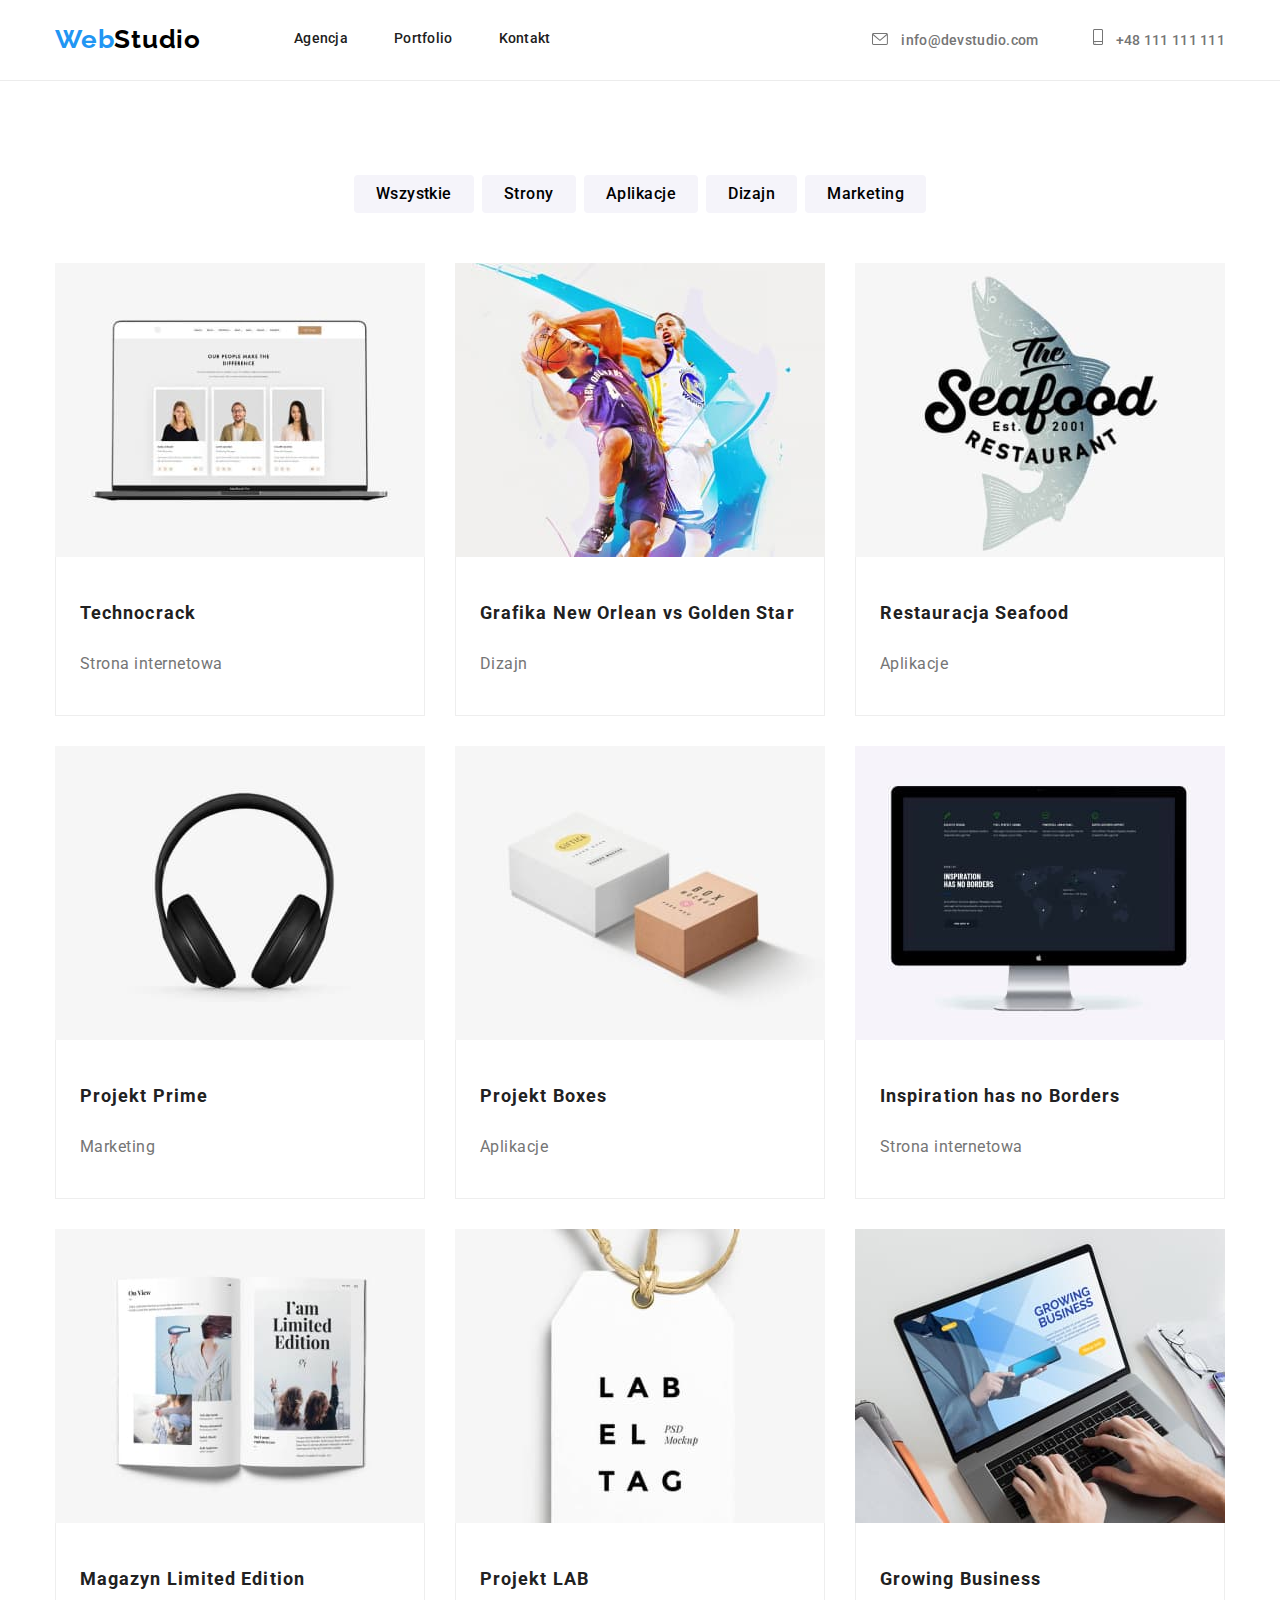
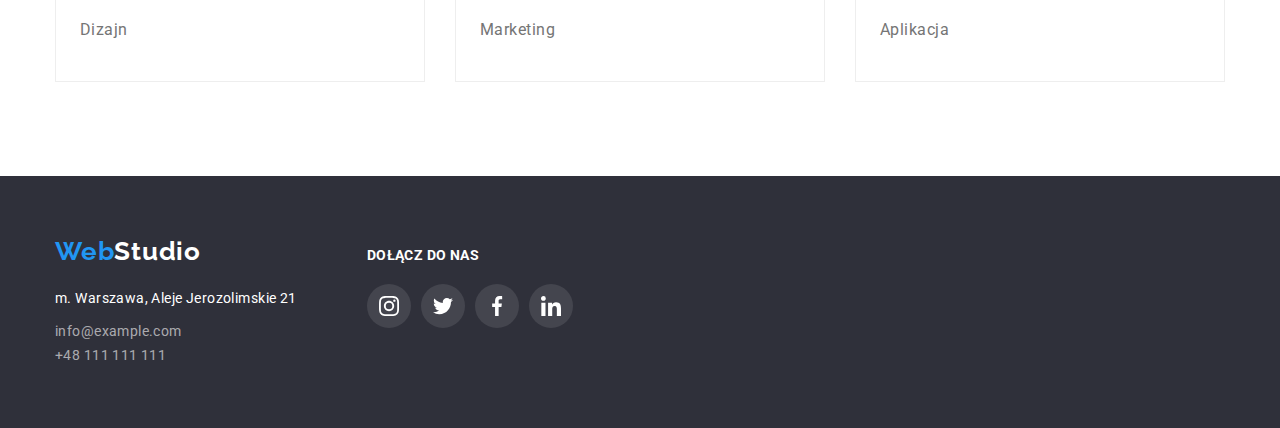
==== portfolio.html @ 80d0c00b "initial commit" ====
<!DOCTYPE html>
<html lang="pl">

<head>
    <meta charset="UTF-8">
    <meta http-equiv="X-UA-Compatible" content="IE=edge">
    <meta name="viewport" content="width=device-width, initial-scale=1.0">
    <title>WebStudio</title>
    <link rel="stylesheet"
        href="https://cdnjs.cloudflare.com/ajax/libs/modern-normalize/1.0.0/modern-normalize.min.css" />
    <link rel="stylesheet" href="css/styles.css" />
    <link rel="preconnect" href="https://fonts.googleapis.com">
    <link rel="preconnect" href="https://fonts.gstatic.com" crossorigin>
    <link
        href="https://fonts.googleapis.com/css2?family=Raleway:wght@700&family=Roboto:wght@400;500;700;900&display=swap"
        rel="stylesheet">
</head>


<body>
    <header>
        <div class="header">
            <div class="container">
                <div class="flex-box">
                    <div class="nav">
                        <a class="logo" href="index.html">
                            <span class="nav-logo"><span class="logo-color">Web</span>Studio</span>
                        </a>
                        <nav>
                            <ul class="nav-menu">
                                <li class="nav-menu-item"><a href="agencja.html">Agencja</a></li>
                                <li class="nav-menu-item"><a href="portfolio.html">Portfolio</a></li>
                                <li class="nav-menu-item"><a href="kontakt.html">Kontakt</a></li>
                            </ul>
                        </nav>
                    </div>
                    <div class="nav-contact">
                        <a href="mailto:info@devstudio.com">
                            <svg class="envelope" width="16" height="12">
                                <use href="images/icons.svg#icon-envelope"></use>
                            </svg>
                            info@devstudio.com</a>
                        <a href="tel:+48111111111">
                            <svg class="smartphone" width="10" height="16">
                                <use href="images/icons.svg#icon-smartphone"></use>
                            </svg>
                            +48 111 111 111</a>
                    </div>
                </div>
            </div>
        </div>
    </header>

    <main>
        <div class="section">
            <div class="container">
                <div>
                    <ul class="portfolio-buttons">
                        <li><button type="button">Wszystkie</button></li>
                        <li><button type="button">Strony</button></li>
                        <li><button type="button">Aplikacje</button></li>
                        <li><button type="button">Dizajn</button></li>
                        <li><button type="button">Marketing</button></li>
                    </ul>
                </div>
                <div>
                    <ul class="portfolio-panels">
                        <li>
                            <figure class="portfolio-figure">
                                <img class="portfolio-image" src="images/portfolio1.jpg" width="370" height="294"
                                    alt="" />
                                <figcaption class="portfolio-caption">
                                    <h3>Technocrack</h3>
                                    <p>Strona internetowa</p>
                                </figcaption>
                            </figure>
                        </li>
                        <li>
                            <figure class="portfolio-figure">
                                <img class="portfolio-image" src="images/portfolio2.jpg" width="370" height="294"
                                    alt="" />
                                <figcaption class="portfolio-caption">
                                    <h3>Grafika New Orlean vs Golden Star</h3>
                                    <p>Dizajn</p>
                                </figcaption>
                            </figure>
                        </li>
                        <li>
                            <figure class="portfolio-figure">
                                <img class="portfolio-image" src="images/portfolio3.jpg" width="370" height="294"
                                    alt="" />
                                <figcaption class="portfolio-caption">
                                    <h3>Restauracja Seafood</h3>
                                    <p>Aplikacje</p>
                                </figcaption>
                            </figure>
                        </li>
                        <li>
                            <figure class="portfolio-figure">
                                <img class="portfolio-image" src="images/portfolio4.jpg" width="370" height="294"
                                    alt="" />
                                <figcaption class="portfolio-caption">
                                    <h3>Projekt Prime</h3>
                                    <p>Marketing</p>
                                </figcaption>
                            </figure>
                        </li>
                        <li>
                            <figure class="portfolio-figure">
                                <img class="portfolio-image" src="images/portfolio5.jpg" width="370" height="294"
                                    alt="" />
                                <figcaption class="portfolio-caption">
                                    <h3>Projekt Boxes</h3>
                                    <p>Aplikacje</p>
                                </figcaption>
                            </figure>
                        </li>
                        <li>
                            <figure class="portfolio-figure">
                                <img class="portfolio-image" src="images/portfolio6.jpg" width="370" height="294"
                                    alt="" />
                                <figcaption class="portfolio-caption">
                                    <h3>Inspiration has no Borders</h3>
                                    <p>Strona internetowa</p>
                                </figcaption>
                            </figure>
                        </li>
                        <li>
                            <figure class="portfolio-figure">
                                <img class="portfolio-image" src="images/portfolio7.jpg" width="370" height="294"
                                    alt="" />
                                <figcaption class="portfolio-caption">
                                    <h3>Magazyn Limited Edition</h3>
                                    <p>Dizajn</p>
                                </figcaption>
                            </figure>
                        </li>
                        <li>
                            <figure class="portfolio-figure">
                                <img class="portfolio-image" src="images/portfolio8.jpg" width="370" height="294"
                                    alt="" />
                                <figcaption class="portfolio-caption">
                                    <h3>Projekt LAB</h3>
                                    <p>Marketing</p>
                                </figcaption>
                            </figure>
                        </li>
                        <li>
                            <figure class="portfolio-figure">
                                <img class="portfolio-image" src="images/portfolio9.jpg" width="370" height="294"
                                    alt="" />
                                <figcaption class="portfolio-caption">
                                    <h3>Growing Business</h3>
                                    <p>Aplikacja</p>
                                </figcaption>
                            </figure>
                        </li>
                    </ul>
                </div>
            </div>
        </div>
    </main>

    <footer class="nav-footer">
        <div class="container">
            <div class="footer-box">
                <div class="left-footer">
                    <a href="index.html">
                        <span class="nav-logo-footer"><span class="logo-color">Web</span>Studio</span>
                    </a>
                    <address class="address">m. Warszawa, Aleje Jerozolimskie 21</address>
                    <ul class="contacts">
                        <li><a href="mailto:info@example.com">info@example.com</a></li>
                        <li><a href="tel:+48111111111">+48 111 111 111</a></li>
                    </ul>

                </div>
                <div class="socials-footer">
                    <h5 class="text-footer">Dołącz do nas</h5>
                    <ul class="social-icons-list-footer">
                        <li class="social-icons-list-item-footer">
                            <a class="social-icons" href="https://www.instagram.com/">
                                <svg class="social-icons-list-icon-footer" width="44" height="44">
                                    <use href="images/icons.svg#icon-instagram-2"></use>
                                </svg>
                            </a>
                        </li>
                        <li class="social-icons-list-item-footer">
                            <a class="social-icons" href="https://https://twitter.com/">
                                <svg class="social-icons-list-icon-footer" width="44" height="44">
                                    <use href="images/icons.svg#icon-twitter-1"></use>
                                </svg>
                            </a>
                        </li>
                        <li class="social-icons-list-item-footer">
                            <a class="social-icons" href="https://www.facebook.com/">
                                <svg class="social-icons-list-icon-footer" width="44" height="44">
                                    <use href="images/icons.svg#icon-facebook-1"></use>
                                </svg>
                            </a>
                        </li>
                        <li class="social-icons-list-item-footer">
                            <a class="social-icons" href="https://https://www.linkedin.com/">
                                <svg class="social-icons-list-icon-footer" width="44" height="44">
                                    <use href="images/icons.svg#icon-linkedin-1"></use>
                                </svg>
                            </a>
                        </li>
                    </ul>
                </div>
            </div>
        </div>
    </footer>
</body>

</html>
---- css/styles.css ----
:root {
  --accent-color: #2196f3;
  --background-color: #2f303a;
  --contacts-color: #ffffff99;
  --contacts-header-color: #757575;
  --body-background-color: #ffffff;
  --main-text-color: #212121;
  --alternative-text-color: #000000;
  --contrast-text-color: #ffffff;
  --alternative-background-color: #f5f4fa;
  --icon-color: #afb1b8;
}

body {
  font-family: "Roboto", sans-serif;
  color: var(--main-text-color);
}
ul {
  padding: 0;
  margin: 0;
}
.container {
  max-width: 1200px;
  margin: 0 auto;
  padding-right: 15px;
  padding-left: 15px;
}
.section {
  padding-top: 94px;
  padding-bottom: 94px;
}
.header {
  border-bottom: 1px solid #ececec;
}
.flex-box {
  display: flex;
  align-items: center;
  justify-content: space-between;
  padding-top: 24px;
  padding-bottom: 25px;
}
.nav {
  display: flex;
  justify-content: flex-start;
  align-items: center;
}

.nav-menu {
  list-style-type: none;
  display: flex;
  gap: 46px;
}
.nav-menu-item {
  font-weight: 500;
  font-size: 14px;
  line-height: 1.14;
  letter-spacing: 0.02em;
}
.nav-menu-item a {
  text-decoration: none;
  color: var(--main-text-color);
}
.logo {
  font-family: "Raleway";
  font-weight: 700;
  font-size: 26px;
  line-height: 1.19;
  letter-spacing: 0.03em;
  text-decoration: none;
}
.nav-logo {
  color: var(--alternative-text-color);
  font-family: "Raleway";
  font-weight: 700;
  font-size: 26px;
  line-height: 1.19;
  letter-spacing: 0.03em;
  text-decoration: none;
  margin-right: 93px;
}
.logo-color {
  color: var(--accent-color);
}
.nav-contact a {
  font-size: 14px;
  font-weight: 500;
  line-height: 1.14;
  letter-spacing: 0.02em;
  color: var(--contacts-header-color);
  padding-left: 50px;
  text-decoration: none;
}
.envelope,
.smartphone {
  margin-right: 10px;
  fill: var(--contacts-header-color);
}


.nav-footer a {
  text-decoration: none;
  color: var(--contrast-text-color);
}
.address {
  font-size: 14px;
  line-height: 1.71;
  letter-spacing: 0.03em;
  margin-top: 20px;
  margin-bottom: 9px;
}
.contacts {
  font-size: 14px;
  line-height: 1.71;
  letter-spacing: 0.03em;
}
.nav a:focus,
.nav a:hover,
.nav-contact a:focus,
.nav-contact a:hover,
.nav-footer a:focus,
.nav-footer a:hover,
.envelope:focus,
.envelope:hover,
.smartphone:focus,
.smartphone:hover {
  color: var(--accent-color);
}
.main-header {
  background-color: var(--background-color);
  background-image: linear-gradient(
      to bottom,
      rgba(47, 48, 58, 0.4),
      rgba(47, 48, 58, 0.4)
    ),
    url(../images/main-header-bg-photo.jpg);
  background-size: cover;
  background-position: 0px -150px;
}
.main-header-items {
  display: flex;
  flex-direction: column;
  align-items: center;
}
.main-header-text {
  width: 696px;
  font-weight: 900;
  font-size: 44px;
  line-height: 1.36;
  letter-spacing: 0.06em;
  text-align: center;
  text-transform: uppercase;
  color: var(--contrast-text-color);
  margin-top: 200px;
}
.main-button {
  *width: 200px;
  *height: 50px;
  background-color: var(--accent-color);
  cursor: pointer;
  font-weight: 700;
  font-size: 16px;
  color: var(--contrast-text-color);
  line-height: 1.875;
  box-shadow: 0px 4px 4px rgba(0, 0, 0, 0.15);
  border-radius: 4px;
  border: none;
  margin-bottom: 200px;
  padding: 10px 42px;
  letter-spacing: 0.06em;
}
.icons-list {
  list-style-type: none;
  display: flex;
  justify-content: space-around;
  gap: 30px;
  margin-bottom: 30px;
}
.description-one {
  list-style-type: none;
  display: flex;
  justify-content: space-around;
  gap: 30px;
  margin-bottom: 94px;
}
.description-one li {
  width: 270px;
  text-align: left;
  font-size: 14px;
  list-style: none;
  display: inline-block;
}
.description-one-title {
  font-weight: 700;
  line-height: 1.14;
  font-size: 14px;
  letter-spacing: 0.03em;
}
.description-one-text {
  color: var(--contacts-header-color);
  line-height: 1.71;
  letter-spacing: 0.03em;
}
.section-header {
  font-weight: 700;
  font-size: 36px;
  line-height: 1.17;
  letter-spacing: 0.03em;
  margin-bottom: 50px;
  text-align: center;
}
.section-list {
  display: flex;
  justify-content: space-between;
  list-style: none;
  background-color: var(--body-background-color);
  gap: 30px;
}
.team {
  background-color: var(--alternative-background-color);
}
.team-header {
  font-weight: 700;
  font-size: 36px;
  line-height: 1.17;
  text-align: center;
}
.team-list {
  display: flex;
  justify-content: space-around;
  list-style: none;
  gap: 30px;
}

.team-member {
  background: var(--body-background-color);
  box-shadow: 0px 1px 3px rgba(0, 0, 0, 0.12), 0px 1px 1px rgba(0, 0, 0, 0.14),
    0px 2px 1px rgba(0, 0, 0, 0.2);
  border-radius: 0px 0px 4px 4px;
  text-align: center;
  margin: 0;
}
.team-member h3 {
  font-weight: 500;
  font-size: 16px;
  color: var(--alternative-text-color);
}
.team-member-caption {
  color: var(--contacts-header-color);
  text-align: center;
  padding: 20px 24px;
}
.social-icons-list {
  list-style-type: none;
  display: flex;
  justify-content: space-between;
  margin-top: 16px;
}

.social-icons {
  display: flex;
  text-decoration: none;
  color: var(--icon-color);
}

.social-icons-list-icon {
  padding: 12px;
  fill: currentColor;
}

.social-icons:hover,
.social-icons:focus {
  background-color: var(--accent-color);
  color: #ffffff;
  border-radius: 50%;
}
.clients-list {
  list-style-type: none;
  display: flex;
  justify-content: space-between;
  gap: 30px;
}

.clients-list-item {
  color: var(--icon-color);
  border: 1px solid var(--icon-color);
  border-radius: 4px;
}

.client-link {
  color: currentColor;
}

.clients-list-icon {
  fill: currentColor;
}

.clients-list-item:hover,
.clients-list-item:focus {
  border: 1px solid var(--accent-color);
  color: var(--accent-color);
  cursor: pointer;
}
.address {
  font-style: normal;
  color: var(--contrast-text-color);
}

.contacts a {
  color: var(--contacts-color);
}
.footer-box {
  display: inline-flex;
}
.nav-footer {
  background-color: var(--background-color);
  padding-top: 60px;
  padding-bottom: 60px;
}
.nav-logo-footer {
  color: var(--contrast-text-color);
  font-family: "Raleway";
  font-weight: 700;
  font-size: 26px;
  line-height: 1.19;
  letter-spacing: 0.03em;
  text-decoration: none;
  margin-right: 93px;
}
.nav-footer li {
  list-style: none;
}
.socials-footer {
  margin-left: 70px;
}

.text-footer {
  font-weight: 700;
  font-size: 14px;
  line-height: 1.14;
  letter-spacing: 0.03em;
  text-transform: uppercase;
  color: #ffffff;
  margin-bottom: 20px;
  margin-top: 12px;
}
.social-icons-list-footer {
  list-style-type: none;
  display: flex;
  justify-content: space-between;
  gap: 10px;
}

.social-icons-list-item-footer {
  border-radius: 50%;
  background-color: #ffffff1a;
  color: #ffffff;
  text-align: center;
}

.social-icons-list-icon-footer {
  padding: 12px;
  fill: #ffffff;
}
.portfolio-buttons {
  list-style-type: none;
  display: flex;
  justify-content: center;
  gap: 8px;
  margin-bottom: 50px;
  font-weight: 500;
}
.portfolio-buttons button {
  border-radius: 4px;
  border: none;
  font-weight: 500;
  font-size: 16px;
  line-height: 1.62;
  letter-spacing: 0.03em;
  padding: 6px 22px;
  background-color: var(--alternative-background-color);
  cursor: pointer;
  color: var(--alternative-text-color);
}
.portfolio-buttons button:hover {
  background-color: var(--accent-color);
  color: var(--contrast-text-color);
  box-shadow: 0px 3px 1px rgba(0, 0, 0, 0.1), 0px 1px 2px rgba(0, 0, 0, 0.08),
    0px 2px 2px rgba(0, 0, 0, 0.12);
}
.portfolio-panels {
  display: flex;
  list-style: none;
  margin: 0;
  flex-wrap: wrap;
  gap: 30px;
}
.portfolio-figure {
  margin: 0;
}
.portfolio-image {
  display: block;
}
.portfolio-caption {
  padding: 20px 24px;
  border-right: 1px solid #eeeeee;
  border-bottom: 1px solid #eeeeee;
  border-left: 1px solid #eeeeee;
}

.portfolio-panels h3 {
  font-weight: 700;
  font-size: 18px;
  line-height: 2;
  letter-spacing: 0.06em;
  margin-bottom: 4 px;
}
.portfolio-panels p {
  font-size: 16px;
  line-height: 1.88;
  letter-spacing: 0.03em;
  color: var(--contacts-header-color);
}
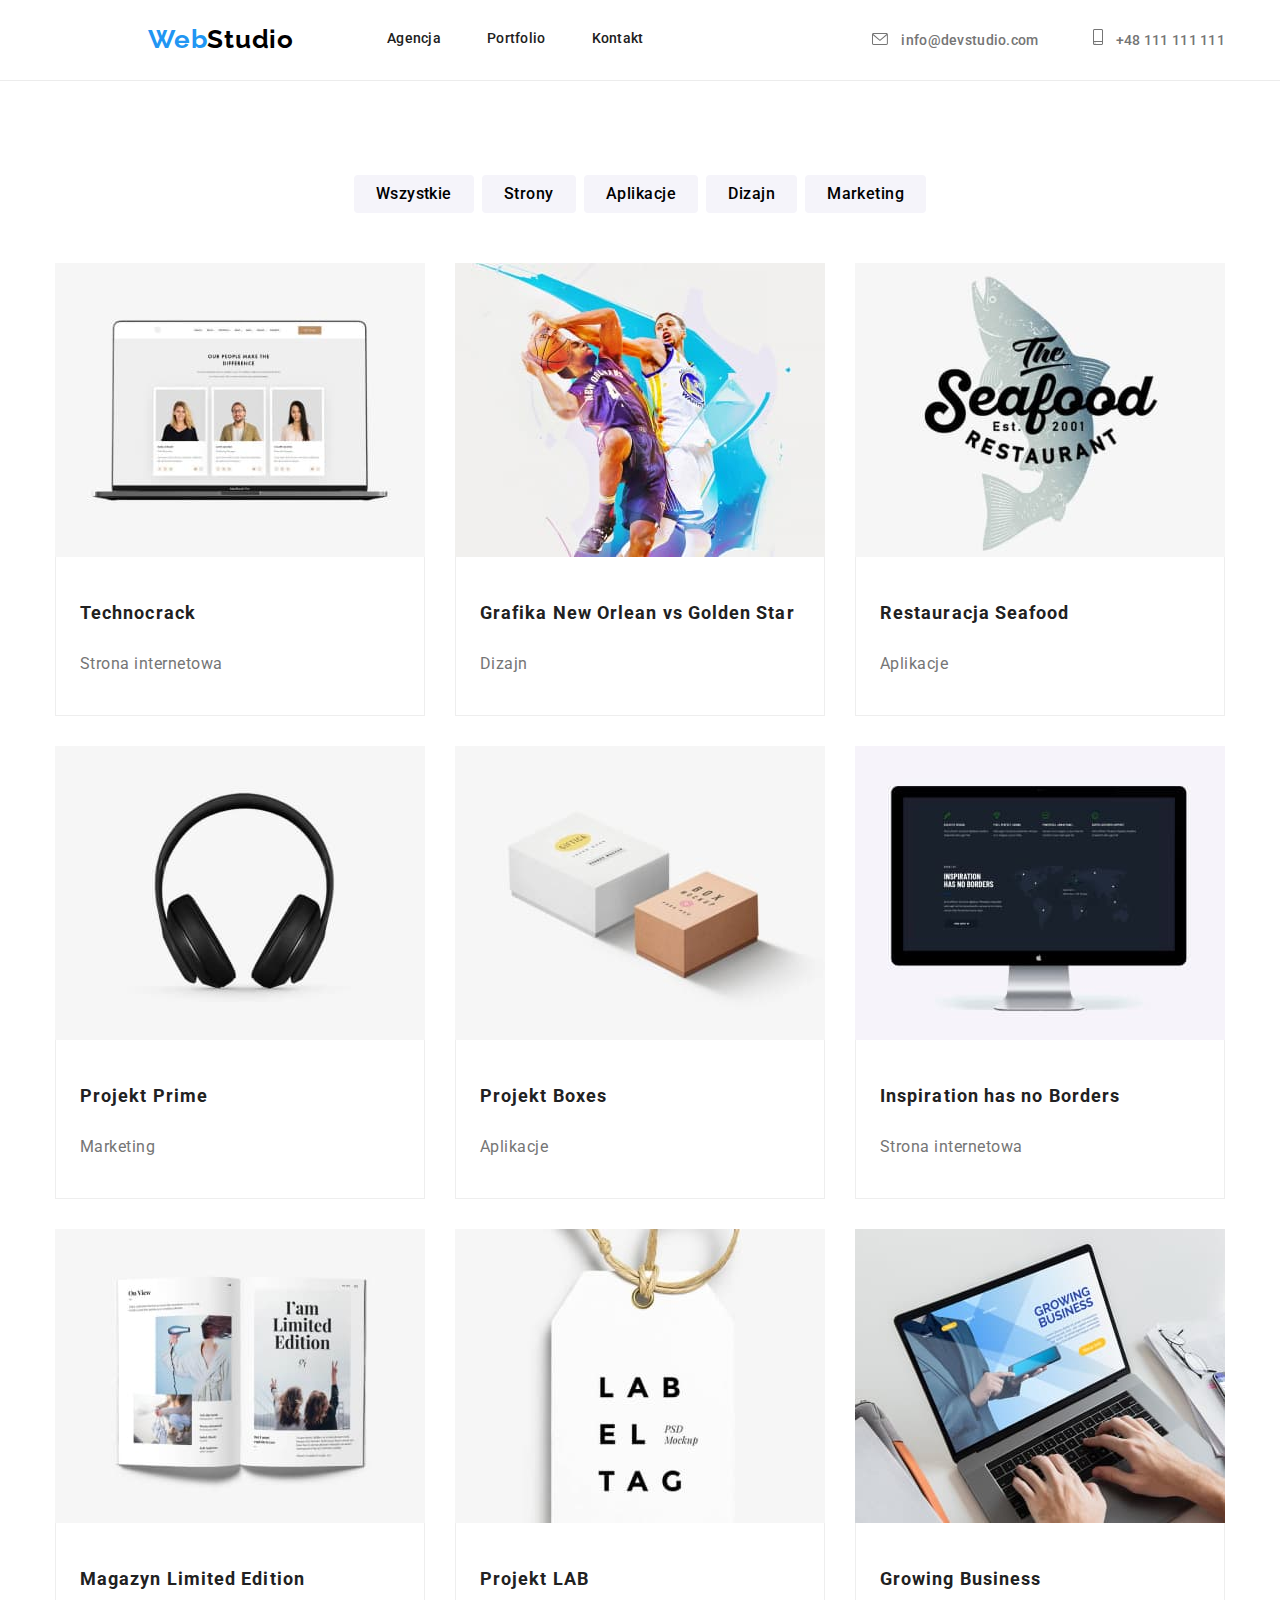
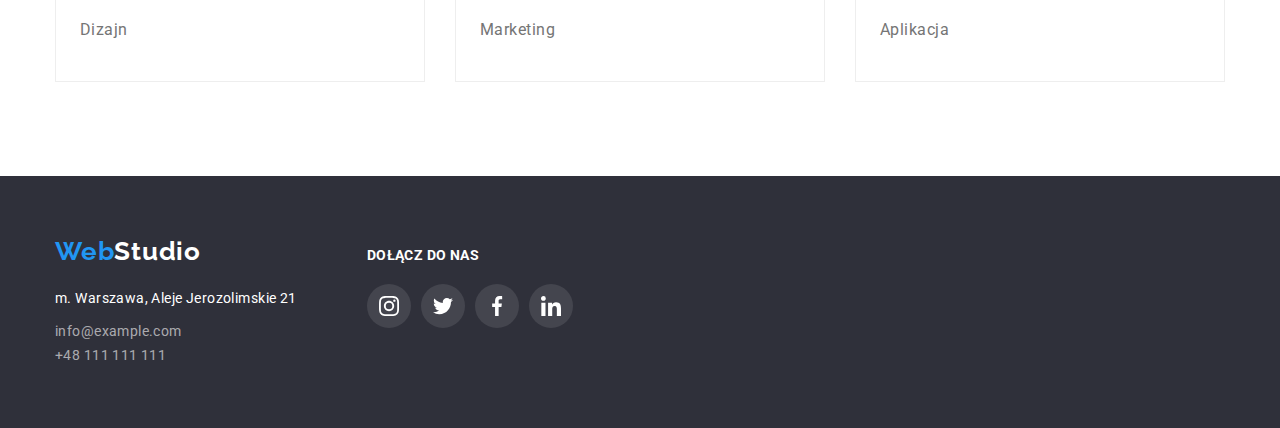
==== commit 9a25d195: "animacje portfolio" ====
--- a/portfolio.html
+++ b/portfolio.html
@@ -23,8 +23,8 @@
             <div class="container">
                 <div class="flex-box">
                     <div class="nav">
-                        <a class="logo" href="index.html">
-                            <span class="nav-logo"><span class="logo-color">Web</span>Studio</span>
+                        <a class="logo">
+                            <span class="nav-logo"><a class="nav-logo" href="index.html"><span class="logo-color">Web</span>Studio</a></span>
                         </a>
                         <nav>
                             <ul class="nav-menu">
@@ -67,8 +67,15 @@
                     <ul class="portfolio-panels">
                         <li>
                             <figure class="portfolio-figure">
-                                <img class="portfolio-image" src="images/portfolio1.jpg" width="370" height="294"
-                                    alt="" />
+                                <div class="portfolio-image">
+                                <img class="portfolio-img" src="images/portfolio1.jpg" width="370" height="294"
+                                    alt="" />
+                                    <div class="portfolio-overlay">
+                                    <p>
+                                        Lorem ipsum dolor sit amet consectetur adipisicing elit. Reprehenderit aut sequi saepe animi, nisi deleniti explicabo, dicta aliquid officiis eaque rem!
+                                    </p>
+                                    </div>
+                                </div>
                                 <figcaption class="portfolio-caption">
                                     <h3>Technocrack</h3>
                                     <p>Strona internetowa</p>
@@ -77,7 +84,7 @@
                         </li>
                         <li>
                             <figure class="portfolio-figure">
-                                <img class="portfolio-image" src="images/portfolio2.jpg" width="370" height="294"
+                                <img class="portfolio-img" src="images/portfolio2.jpg" width="370" height="294"
                                     alt="" />
                                 <figcaption class="portfolio-caption">
                                     <h3>Grafika New Orlean vs Golden Star</h3>
@@ -87,7 +94,7 @@
                         </li>
                         <li>
                             <figure class="portfolio-figure">
-                                <img class="portfolio-image" src="images/portfolio3.jpg" width="370" height="294"
+                                <img class="portfolio-img" src="images/portfolio3.jpg" width="370" height="294"
                                     alt="" />
                                 <figcaption class="portfolio-caption">
                                     <h3>Restauracja Seafood</h3>
@@ -97,7 +104,7 @@
                         </li>
                         <li>
                             <figure class="portfolio-figure">
-                                <img class="portfolio-image" src="images/portfolio4.jpg" width="370" height="294"
+                                <img class="portfolio-img" src="images/portfolio4.jpg" width="370" height="294"
                                     alt="" />
                                 <figcaption class="portfolio-caption">
                                     <h3>Projekt Prime</h3>
@@ -107,7 +114,7 @@
                         </li>
                         <li>
                             <figure class="portfolio-figure">
-                                <img class="portfolio-image" src="images/portfolio5.jpg" width="370" height="294"
+                                <img class="portfolio-img" src="images/portfolio5.jpg" width="370" height="294"
                                     alt="" />
                                 <figcaption class="portfolio-caption">
                                     <h3>Projekt Boxes</h3>
@@ -117,7 +124,7 @@
                         </li>
                         <li>
                             <figure class="portfolio-figure">
-                                <img class="portfolio-image" src="images/portfolio6.jpg" width="370" height="294"
+                                <img class="portfolio-img" src="images/portfolio6.jpg" width="370" height="294"
                                     alt="" />
                                 <figcaption class="portfolio-caption">
                                     <h3>Inspiration has no Borders</h3>
@@ -127,7 +134,7 @@
                         </li>
                         <li>
                             <figure class="portfolio-figure">
-                                <img class="portfolio-image" src="images/portfolio7.jpg" width="370" height="294"
+                                <img class="portfolio-img" src="images/portfolio7.jpg" width="370" height="294"
                                     alt="" />
                                 <figcaption class="portfolio-caption">
                                     <h3>Magazyn Limited Edition</h3>
@@ -137,7 +144,7 @@
                         </li>
                         <li>
                             <figure class="portfolio-figure">
-                                <img class="portfolio-image" src="images/portfolio8.jpg" width="370" height="294"
+                                <img class="portfolio-img" src="images/portfolio8.jpg" width="370" height="294"
                                     alt="" />
                                 <figcaption class="portfolio-caption">
                                     <h3>Projekt LAB</h3>
@@ -147,7 +154,7 @@
                         </li>
                         <li>
                             <figure class="portfolio-figure">
-                                <img class="portfolio-image" src="images/portfolio9.jpg" width="370" height="294"
+                                <img class="portfolio-img" src="images/portfolio9.jpg" width="370" height="294"
                                     alt="" />
                                 <figcaption class="portfolio-caption">
                                     <h3>Growing Business</h3>
--- a/css/styles.css
+++ b/css/styles.css
@@ -168,6 +168,61 @@
   padding: 10px 42px;
   letter-spacing: 0.06em;
 }
+.main-button:hover {
+  cursor: pointer;
+}
+
+.main-button:hover .backdrop {
+  transform: scale(1, 1);
+  opacity: 1;
+}
+
+.backdrop {
+  cursor: not-allowed;
+  display: flex;
+  background-color: rgba(0, 0, 0, 0.2);
+  position: fixed;
+  top: 0;
+  left: 0;
+  right: 0;
+  bottom: 0;
+  transition: transform 500ms, opacity 500ms;
+}
+
+.is-hidden {
+  visibility: hidden;
+  opacity: 0;
+  pointer-events: none;
+}
+
+.modal-box {
+  width: 528px;
+  height: 581px;
+  background-color: var(--body-background-color);
+  cursor: initial;
+  margin: auto;
+  padding: 8px;
+  box-shadow: 0px 1px 3px rgba(0, 0, 0, 0.12), 0px 1px 1px rgba(0, 0, 0, 0.14),
+    0px 2px 1px rgba(0, 0, 0, 0.2);
+  border-radius: 4px;
+  display: flex;
+  justify-content: flex-end;
+}
+
+.modal-button-close {
+  width: 30px;
+  height: 30px;
+  padding: 6px;
+  border-radius: 50%;
+  background-color: var(--body-background-color);
+  border: 1px solid rgba(0, 0, 0, 0.1);
+}
+
+.modal-button-close:hover {
+  border: 1px solid black;
+  cursor: pointer;
+}
+
 .icons-list {
   list-style-type: none;
   display: flex;
@@ -215,6 +270,31 @@
   background-color: var(--body-background-color);
   gap: 30px;
 }
+.what-we-do {
+  position: relative;
+}
+
+.what-we-do-img {
+  display: block;
+}
+
+.what-we-do-text {
+  position: absolute;
+  width: 370px;
+  height: 70px;
+  font-weight: 700;
+  font-size: 14px;
+  line-height: 1.14;
+  letter-spacing: 0.03em;
+  text-transform: uppercase;
+  color: #ffffff;
+  background-color: rgba(47, 48, 58, 0.8);
+  display: flex;
+  justify-content: center;
+  align-items: center;
+  bottom: -14px;
+}
+
 .team {
   background-color: var(--alternative-background-color);
 }
@@ -396,10 +476,45 @@
 }
 .portfolio-figure {
   margin: 0;
+  transition: box-shadow 250ms cubic-bezier(0.4, 0, 0.2, 1);
+}
+.portfolio-figure:hover,
+.portfolio-figure:focus {
+  box-shadow: 0px 1px 1px rgba(0, 0, 0, 0.12), 0px 4px 4px rgba(0, 0, 0, 0.06),
+    1px 4px 6px rgba(0, 0, 0, 0.16);
+  cursor: pointer;
+}
+.portfolio-img {
+  display: block;
 }
 .portfolio-image {
-  display: block;
-}
+  position: relative;
+  width: 370px;
+  height: 294px;
+  overflow: hidden;
+}
+
+.portfolio-figure:hover .portfolio-overlay {
+  transform: translateY(0);
+}
+
+.portfolio-overlay {
+  position: absolute;
+  bottom: 0;
+  width: 100%;
+  height: 100%;
+  background-color: var(--accent-color);
+  opacity: 0.9;
+  transform: translateY(101%);
+  transition: transform 250ms cubic-bezier(0.4, 0, 0.2, 1);
+  font-weight: 400;
+  font-size: 18px;
+  line-height: 1.56;
+  letter-spacing: 0.03em;
+  color: var(--contrast-text-color);
+  padding: 49px 45px 49px 24px;
+}
+
 .portfolio-caption {
   padding: 20px 24px;
   border-right: 1px solid #eeeeee;
@@ -415,7 +530,7 @@
   margin-bottom: 4 px;
 }
 .portfolio-panels p {
-  font-size: 16px;
+  font-size: 16x;
   line-height: 1.88;
   letter-spacing: 0.03em;
   color: var(--contacts-header-color);
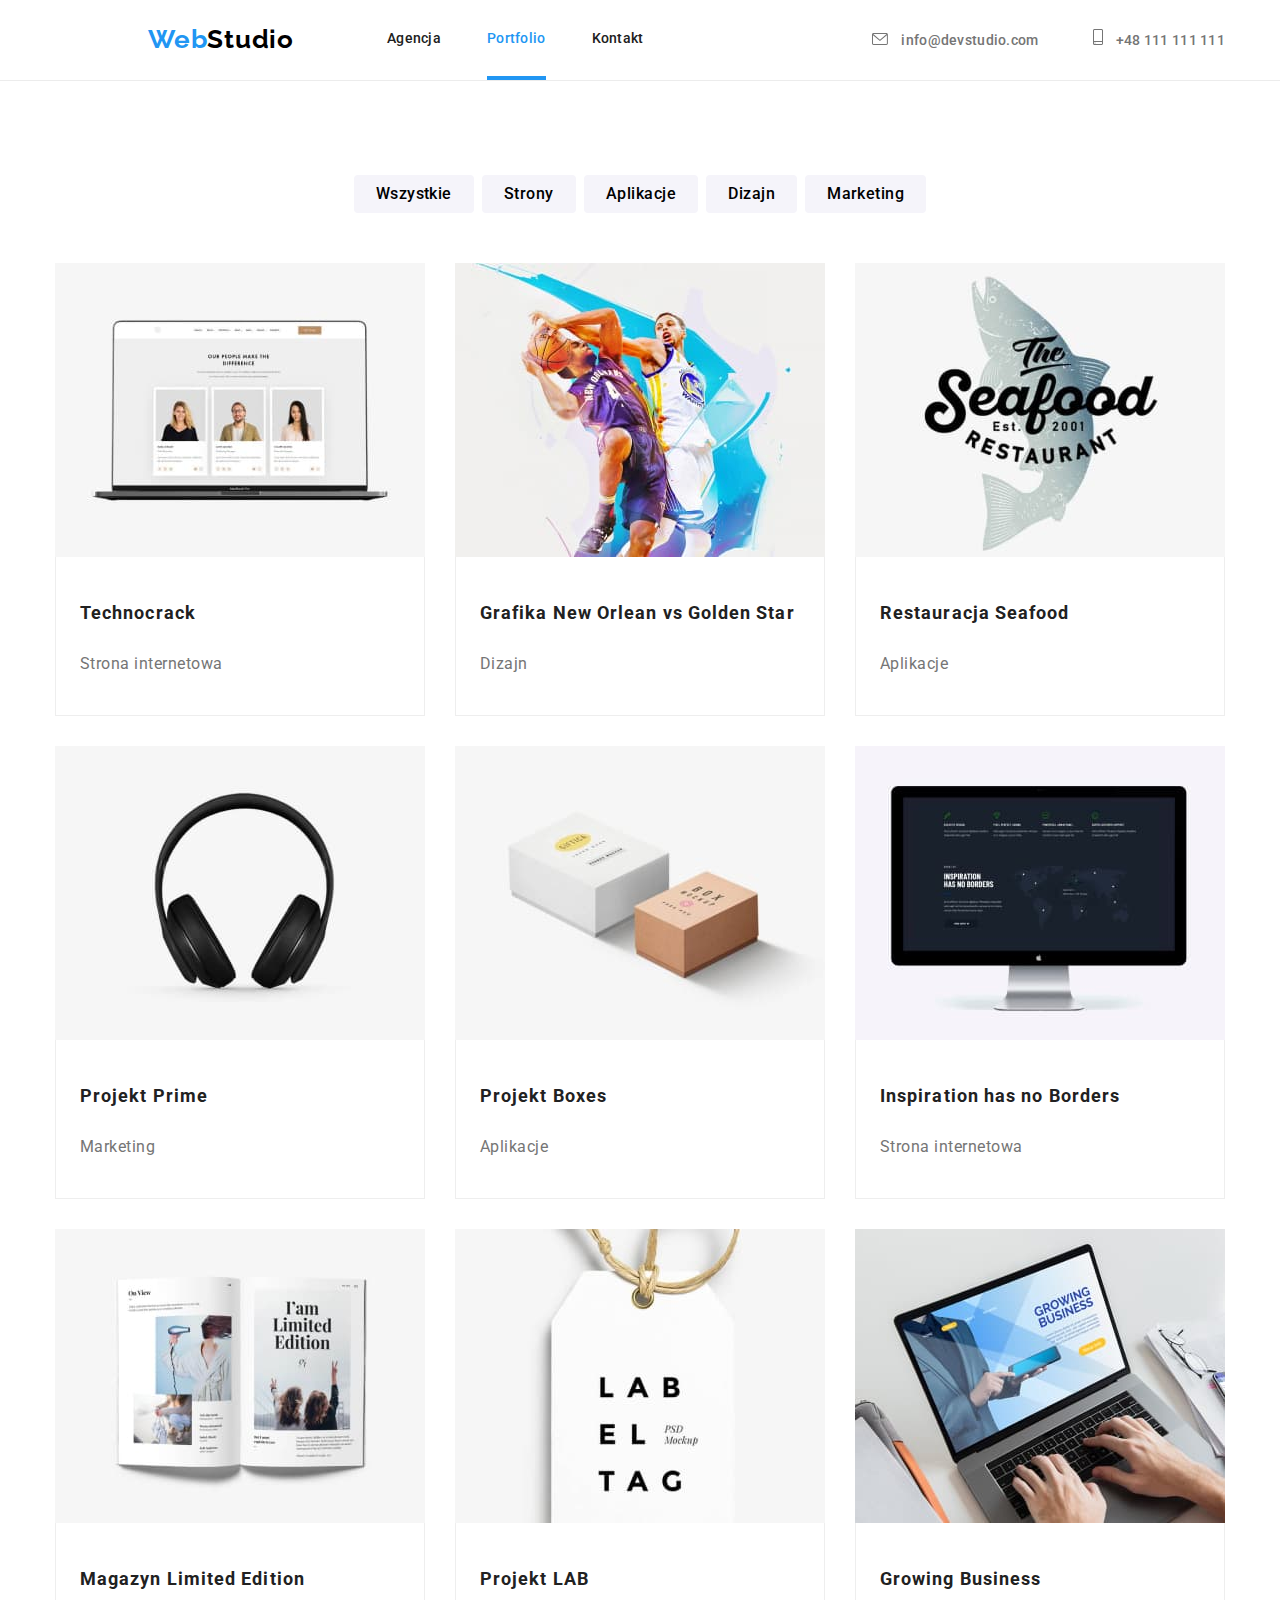
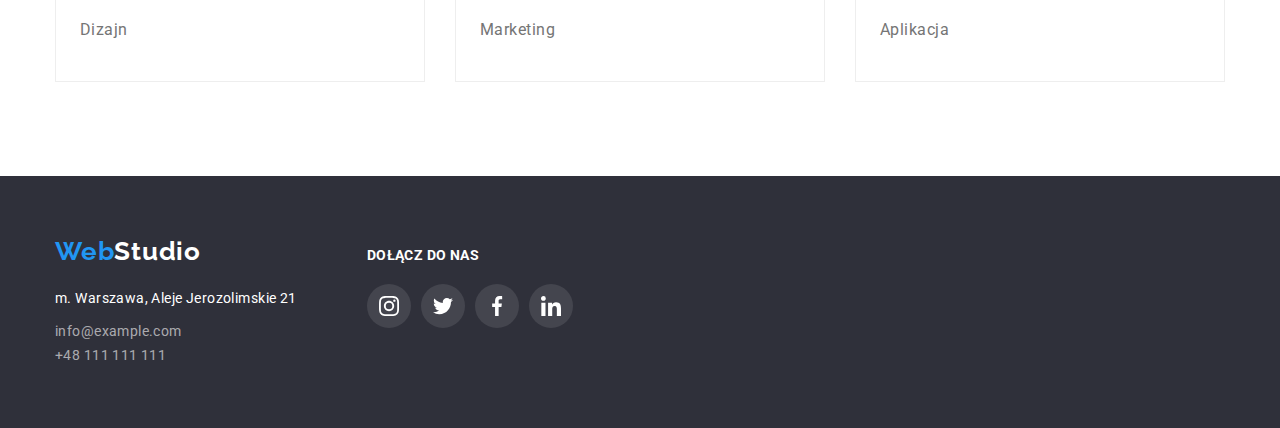
==== commit 7ace43f7: "distinct changes in header" ====
--- a/portfolio.html
+++ b/portfolio.html
@@ -24,13 +24,18 @@
                 <div class="flex-box">
                     <div class="nav">
                         <a class="logo">
-                            <span class="nav-logo"><a class="nav-logo" href="index.html"><span class="logo-color">Web</span>Studio</a></span>
+                            <span class="nav-logo"><a class="nav-logo" href="index.html"><span
+                                        class="logo-color">Web</span>Studio</a></span>
                         </a>
                         <nav>
                             <ul class="nav-menu">
-                                <li class="nav-menu-item"><a href="agencja.html">Agencja</a></li>
-                                <li class="nav-menu-item"><a href="portfolio.html">Portfolio</a></li>
-                                <li class="nav-menu-item"><a href="kontakt.html">Kontakt</a></li>
+                                <li class="nav-menu-item"><a class="nav-menu-item-a" href="agencja.html">Agencja</a>
+                                </li>
+                                <li class="nav-menu-item"><a class="nav-menu-item-a current-page"
+                                        href="portfolio.html">Portfolio</a></li>
+                                <li class="nav-menu-item"><a class="nav-menu-item-a" href="kontakt.html">Kontakt</a>
+                                </li>
+                            </ul>
                             </ul>
                         </nav>
                     </div>
@@ -68,12 +73,14 @@
                         <li>
                             <figure class="portfolio-figure">
                                 <div class="portfolio-image">
-                                <img class="portfolio-img" src="images/portfolio1.jpg" width="370" height="294"
-                                    alt="" />
-                                    <div class="portfolio-overlay">
-                                    <p>
-                                        Lorem ipsum dolor sit amet consectetur adipisicing elit. Reprehenderit aut sequi saepe animi, nisi deleniti explicabo, dicta aliquid officiis eaque rem!
-                                    </p>
+                                    <img class="portfolio-img" src="images/portfolio1.jpg" width="370" height="294"
+                                        alt="" />
+                                    <div class="portfolio-overlay">
+                                        <p>
+                                            Lorem ipsum dolor sit amet consectetur adipisicing elit. Reprehenderit aut
+                                            sequi saepe animi, nisi deleniti explicabo, dicta aliquid officiis eaque
+                                            rem!
+                                        </p>
                                     </div>
                                 </div>
                                 <figcaption class="portfolio-caption">
@@ -84,8 +91,17 @@
                         </li>
                         <li>
                             <figure class="portfolio-figure">
-                                <img class="portfolio-img" src="images/portfolio2.jpg" width="370" height="294"
-                                    alt="" />
+                                <div class="portfolio-image">
+                                    <img class="portfolio-img" src="images/portfolio2.jpg" width="370" height="294"
+                                        alt="" />
+                                    <div class="portfolio-overlay">
+                                        <p>
+                                            Lorem ipsum dolor sit amet consectetur adipisicing elit. Reprehenderit aut
+                                            sequi saepe animi, nisi deleniti
+                                            explicabo, dicta aliquid officiis eaque rem!
+                                        </p>
+                                    </div>
+                                </div>
                                 <figcaption class="portfolio-caption">
                                     <h3>Grafika New Orlean vs Golden Star</h3>
                                     <p>Dizajn</p>
@@ -94,8 +110,17 @@
                         </li>
                         <li>
                             <figure class="portfolio-figure">
-                                <img class="portfolio-img" src="images/portfolio3.jpg" width="370" height="294"
-                                    alt="" />
+                                <div class="portfolio-image">
+                                    <img class="portfolio-img" src="images/portfolio3.jpg" width="370" height="294"
+                                        alt="" />
+                                    <div class="portfolio-overlay">
+                                        <p>
+                                            Lorem ipsum dolor sit amet consectetur adipisicing elit. Reprehenderit aut
+                                            sequi saepe animi, nisi deleniti
+                                            explicabo, dicta aliquid officiis eaque rem!
+                                        </p>
+                                    </div>
+                                </div>
                                 <figcaption class="portfolio-caption">
                                     <h3>Restauracja Seafood</h3>
                                     <p>Aplikacje</p>
@@ -104,8 +129,17 @@
                         </li>
                         <li>
                             <figure class="portfolio-figure">
-                                <img class="portfolio-img" src="images/portfolio4.jpg" width="370" height="294"
-                                    alt="" />
+                                <div class="portfolio-image">
+                                    <img class="portfolio-img" src="images/portfolio4.jpg" width="370" height="294"
+                                        alt="" />
+                                    <div class="portfolio-overlay">
+                                        <p>
+                                            Lorem ipsum dolor sit amet consectetur adipisicing elit. Reprehenderit aut
+                                            sequi saepe animi, nisi deleniti
+                                            explicabo, dicta aliquid officiis eaque rem!
+                                        </p>
+                                    </div>
+                                </div>
                                 <figcaption class="portfolio-caption">
                                     <h3>Projekt Prime</h3>
                                     <p>Marketing</p>
@@ -114,8 +148,17 @@
                         </li>
                         <li>
                             <figure class="portfolio-figure">
-                                <img class="portfolio-img" src="images/portfolio5.jpg" width="370" height="294"
-                                    alt="" />
+                                <div class="portfolio-image">
+                                    <img class="portfolio-img" src="images/portfolio5.jpg" width="370" height="294"
+                                        alt="" />
+                                    <div class="portfolio-overlay">
+                                        <p>
+                                            Lorem ipsum dolor sit amet consectetur adipisicing elit. Reprehenderit aut
+                                            sequi saepe animi, nisi deleniti
+                                            explicabo, dicta aliquid officiis eaque rem!
+                                        </p>
+                                    </div>
+                                </div>
                                 <figcaption class="portfolio-caption">
                                     <h3>Projekt Boxes</h3>
                                     <p>Aplikacje</p>
@@ -124,8 +167,17 @@
                         </li>
                         <li>
                             <figure class="portfolio-figure">
-                                <img class="portfolio-img" src="images/portfolio6.jpg" width="370" height="294"
-                                    alt="" />
+                                <div class="portfolio-image">
+                                    <img class="portfolio-img" src="images/portfolio6.jpg" width="370" height="294"
+                                        alt="" />
+                                    <div class="portfolio-overlay">
+                                        <p>
+                                            Lorem ipsum dolor sit amet consectetur adipisicing elit. Reprehenderit aut
+                                            sequi saepe animi, nisi deleniti
+                                            explicabo, dicta aliquid officiis eaque rem!
+                                        </p>
+                                    </div>
+                                </div>
                                 <figcaption class="portfolio-caption">
                                     <h3>Inspiration has no Borders</h3>
                                     <p>Strona internetowa</p>
@@ -134,8 +186,17 @@
                         </li>
                         <li>
                             <figure class="portfolio-figure">
-                                <img class="portfolio-img" src="images/portfolio7.jpg" width="370" height="294"
-                                    alt="" />
+                                <div class="portfolio-image">
+                                    <img class="portfolio-img" src="images/portfolio7.jpg" width="370" height="294"
+                                        alt="" />
+                                    <div class="portfolio-overlay">
+                                        <p>
+                                            Lorem ipsum dolor sit amet consectetur adipisicing elit. Reprehenderit aut
+                                            sequi saepe animi, nisi deleniti
+                                            explicabo, dicta aliquid officiis eaque rem!
+                                        </p>
+                                    </div>
+                                </div>
                                 <figcaption class="portfolio-caption">
                                     <h3>Magazyn Limited Edition</h3>
                                     <p>Dizajn</p>
@@ -144,8 +205,17 @@
                         </li>
                         <li>
                             <figure class="portfolio-figure">
-                                <img class="portfolio-img" src="images/portfolio8.jpg" width="370" height="294"
-                                    alt="" />
+                                <div class="portfolio-image">
+                                    <img class="portfolio-img" src="images/portfolio8.jpg" width="370" height="294"
+                                        alt="" />
+                                    <div class="portfolio-overlay">
+                                        <p>
+                                            Lorem ipsum dolor sit amet consectetur adipisicing elit. Reprehenderit aut
+                                            sequi saepe animi, nisi deleniti
+                                            explicabo, dicta aliquid officiis eaque rem!
+                                        </p>
+                                    </div>
+                                </div>
                                 <figcaption class="portfolio-caption">
                                     <h3>Projekt LAB</h3>
                                     <p>Marketing</p>
@@ -154,8 +224,17 @@
                         </li>
                         <li>
                             <figure class="portfolio-figure">
-                                <img class="portfolio-img" src="images/portfolio9.jpg" width="370" height="294"
-                                    alt="" />
+                                <div class="portfolio-image">
+                                    <img class="portfolio-img" src="images/portfolio9.jpg" width="370" height="294"
+                                        alt="" />
+                                    <div class="portfolio-overlay">
+                                        <p>
+                                            Lorem ipsum dolor sit amet consectetur adipisicing elit. Reprehenderit aut
+                                            sequi saepe animi, nisi deleniti
+                                            explicabo, dicta aliquid officiis eaque rem!
+                                        </p>
+                                    </div>
+                                </div>
                                 <figcaption class="portfolio-caption">
                                     <h3>Growing Business</h3>
                                     <p>Aplikacja</p>
--- a/css/styles.css
+++ b/css/styles.css
@@ -14,6 +14,9 @@
 body {
   font-family: "Roboto", sans-serif;
   color: var(--main-text-color);
+  margin: auto;
+  box-shadow: 12px 0 15px -4px rgb(0 0 0 / 20%),
+    -12px 0 15px -4px rgb(0 0 0 / 20%);
 }
 ul {
   padding: 0;
@@ -56,10 +59,35 @@
   line-height: 1.14;
   letter-spacing: 0.02em;
 }
-.nav-menu-item a {
+.nav-menu-item-a {
   text-decoration: none;
   color: var(--main-text-color);
-}
+  transition: color 250ms cubic-bezier(0.4, 0, 0.2, 1);
+  position: relative;
+}
+.nav-menu-item-a.current-page {
+color: var(--accent-color);
+}
+.nav-menu-item-a.current-page::after {
+width: 100%;
+  background-color: var(--accent-color);
+}
+
+.nav-menu-item-a::after {
+  content: "";
+  width: 0;
+  height: 4px;
+  position: absolute;
+  bottom: -34px;
+  right: 0;
+  background: var(--accent-color);
+  transition: width 250ms, left 250ms;
+}
+.nav-menu-item-a:hover::after {
+  width: 100%;
+  left: 0;
+}
+
 .logo {
   font-family: "Raleway";
   font-weight: 700;
@@ -95,7 +123,6 @@
   margin-right: 10px;
   fill: var(--contacts-header-color);
 }
-
 
 .nav-footer a {
   text-decoration: none;
@@ -340,6 +367,9 @@
   display: flex;
   text-decoration: none;
   color: var(--icon-color);
+  transition: color 250ms cubic-bezier(0.4, 0, 0.2, 1),
+    background-color 250ms cubic-bezier(0.4, 0, 0.2, 1);
+  border-radius: 50%;
 }
 
 .social-icons-list-icon {
@@ -364,6 +394,8 @@
   color: var(--icon-color);
   border: 1px solid var(--icon-color);
   border-radius: 4px;
+  transition: color 250ms cubic-bezier(0.4, 0, 0.2, 1),
+    border 250ms cubic-bezier(0.4, 0, 0.2, 1);
 }
 
 .client-link {
@@ -387,6 +419,7 @@
 
 .contacts a {
   color: var(--contacts-color);
+  transition: color 250ms cubic-bezier(0.4, 0, 0.2, 1);
 }
 .footer-box {
   display: inline-flex;
@@ -419,7 +452,7 @@
   line-height: 1.14;
   letter-spacing: 0.03em;
   text-transform: uppercase;
-  color: #ffffff;
+  color: var(--contrast-text-color);
   margin-bottom: 20px;
   margin-top: 12px;
 }
@@ -460,6 +493,9 @@
   background-color: var(--alternative-background-color);
   cursor: pointer;
   color: var(--alternative-text-color);
+  transition: color 250ms cubic-bezier(0.4, 0, 0.2, 1),
+    box-shadow 250ms cubic-bezier(0.4, 0, 0.2, 1),
+    background-color 250ms cubic-bezier(0.4, 0, 0.2, 1);
 }
 .portfolio-buttons button:hover {
   background-color: var(--accent-color);
@@ -515,6 +551,7 @@
   padding: 49px 45px 49px 24px;
 }
 
+
 .portfolio-caption {
   padding: 20px 24px;
   border-right: 1px solid #eeeeee;
